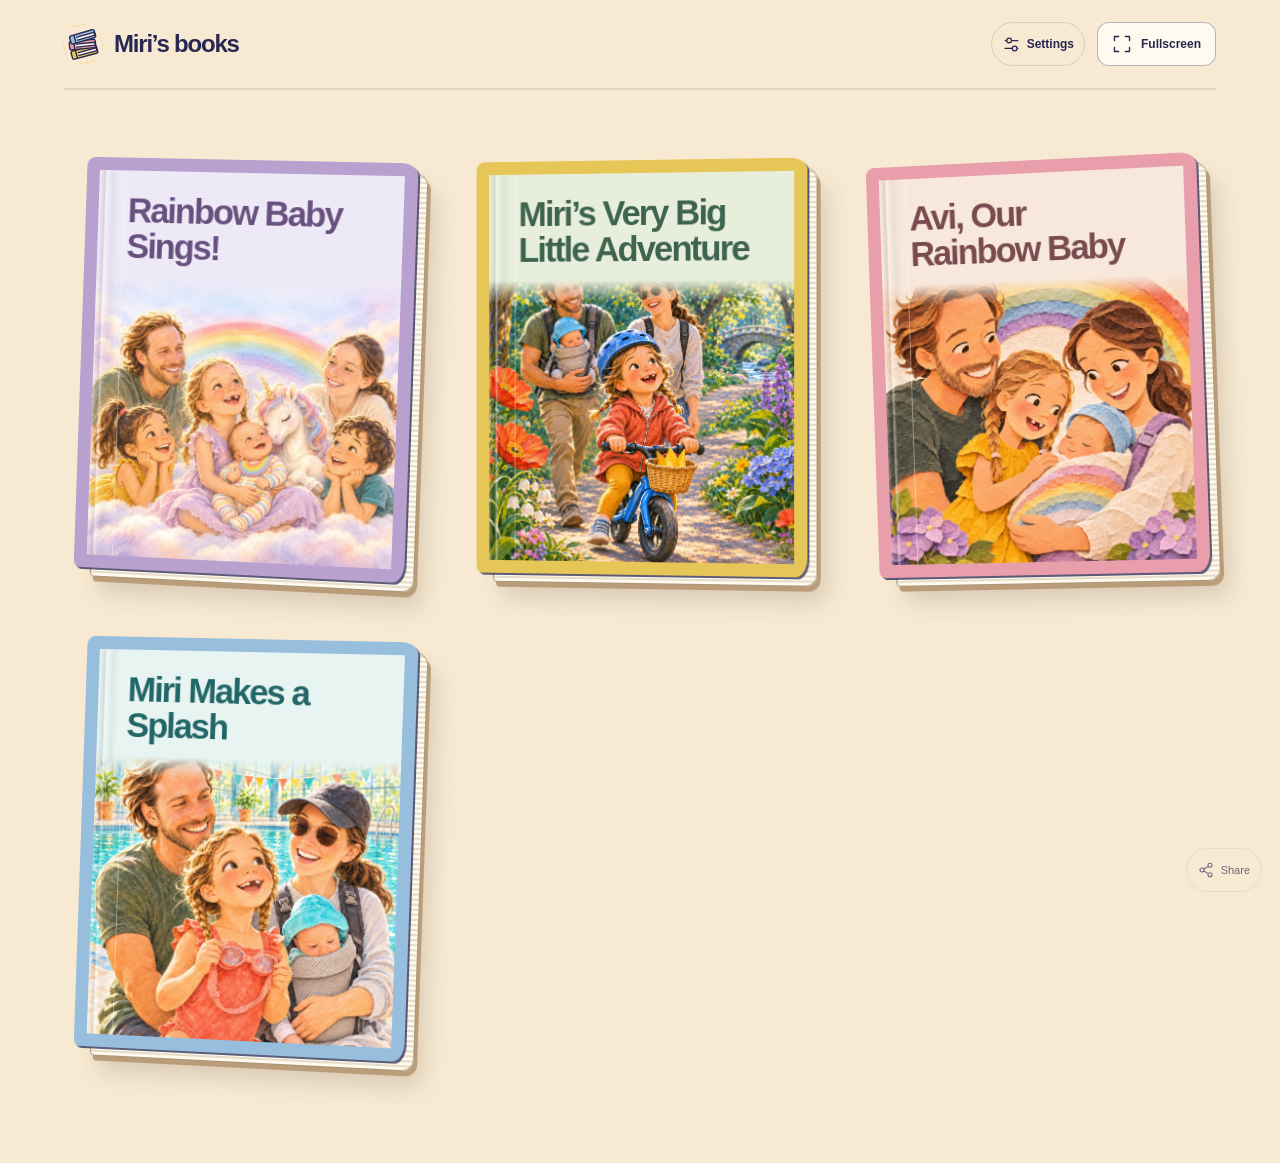
==== index.html @ 60b9686b "Place phone sharing in shelf and reader footers" ====
<!doctype html><html lang="en"><head><meta charset="utf-8"><meta name="viewport" content="width=device-width,initial-scale=1,viewport-fit=cover"><meta name="theme-color" content="#f8ead2"><meta name="description" content="Miri’s little bookshelf. Illustrated stories to read together."><title>Miri’s books · Paper Parade</title><link rel="icon" href="shared/favicon.svg?v=stack1"><link rel="stylesheet" href="shared/library.css?v=footer10"><link rel="apple-touch-icon" href="shared/apple-touch-icon.png?v=stack1"><link rel="icon" type="image/png" sizes="192x192" href="shared/icon-192.png?v=stack1"></head><body><a class="skip-link" href="#shelf">Skip to books</a><div id="app"></div><noscript>Please enable JavaScript to read the books.</noscript><script src="shared/books.js?v=ordered2"></script><script src="shared/shelf-order.js?v=share6"></script><script src="shared/library.js?v=footer10"></script></body></html>
---- shared/library.css ----
@font-face{font-family:StorySerif;src:local('Iowan Old Style'),local('Palatino')}
:root{--bg:#f6f0e3;--ink:#294d46;--accent:#c15c42;--muted:color-mix(in srgb,var(--ink) 67%,var(--bg));--line:color-mix(in srgb,var(--ink) 18%,transparent);--body:ui-rounded,'Avenir Next',Avenir,'Trebuchet MS',sans-serif;--display:StorySerif,'Iowan Old Style',Palatino,'Book Antiqua',Georgia,serif}
*{box-sizing:border-box} [hidden]{display:none!important}html{background:var(--bg);color:var(--ink);scroll-behavior:smooth}body{margin:0;font-family:var(--body);-webkit-font-smoothing:antialiased}/* Page taps bubble to the document too: suppress browser tap flashes on that surface. */
html,body,.reader,.reader-stage,button,a{-webkit-tap-highlight-color:transparent}button{font:inherit;color:inherit;border:0;cursor:pointer}a{color:inherit;text-decoration:none}button:focus-visible,a:focus-visible{outline:3px solid var(--accent);outline-offset:5px}button:disabled{cursor:default;opacity:.28}svg{width:22px;height:22px;flex-shrink:0}button svg,a svg{pointer-events:none}img{display:block;max-width:100%}button{touch-action:manipulation}button,a{min-height:44px}p,h1,h2{margin:0}button{background:none}h1,h2{font-family:var(--display);font-weight:500}.font-round{--display:ui-rounded,'Arial Rounded MT Bold','Trebuchet MS',sans-serif}.font-round h1,.font-round h2{font-weight:800;letter-spacing:-.045em}.font-sans{--display:'Avenir Next',Avenir,'Trebuchet MS',sans-serif}.font-sans h1,.font-sans h2{font-weight:600;letter-spacing:-.05em}
.sr-only{position:absolute;width:1px;height:1px;overflow:hidden;clip:rect(0,0,0,0);white-space:nowrap}.skip-link{position:fixed;top:0;left:12px;transform:translateY(-120%);z-index:100;padding:12px;background:var(--bg)}.skip-link:focus{transform:none}
#library{max-width:1440px;margin:auto;padding:0 6vw;min-height:100svh;position:relative}.site-header{height:108px;display:flex;align-items:center;justify-content:space-between;gap:20px;border-bottom:1px solid var(--line)}.brand{display:flex;align-items:center;gap:12px;font-size:19px;font-weight:650;letter-spacing:-.03em;min-width:0}.brand-mark{display:grid;place-items:center;width:38px;height:38px;color:var(--accent)}.brand-mark svg{width:33px;height:33px}.concept-link{font-size:12px;display:flex;align-items:center;gap:9px;color:var(--muted)}.concept-link svg{width:17px;height:17px}.intro{position:relative;padding:64px 0 48px}.eyebrow{font-family:var(--body);font-size:10px;font-weight:700;letter-spacing:.2em;line-height:1.5}.intro .eyebrow{color:var(--accent);margin-bottom:18px}.intro h1{font-size:clamp(40px,4.5vw,66px);line-height:1.07;letter-spacing:-.04em;max-width:830px}.intro-sub{font-size:15px;color:var(--muted);margin-top:20px;line-height:1.6}.intro-decoration{position:absolute;right:7%;top:26%;transform:rotate(12deg);color:var(--accent);opacity:.75}.intro-decoration svg{width:110px;height:110px;stroke-width:.75}
.library-toolbar{display:flex;align-items:center;justify-content:space-between;gap:20px;margin-bottom:32px}.shelf-note{font-size:10px;letter-spacing:.04em;color:var(--muted)}
.books-grid{display:grid;grid-template-columns:repeat(3,minmax(0,1fr));gap:clamp(22px,4vw,60px)}.book-card{min-width:0;position:relative}.cover-wrap{position:relative;padding:0 4px}.cover-button{padding:0;display:block;width:100%;aspect-ratio:4/4.8;position:relative;border-radius:3px 10px 10px 3px;overflow:hidden;background:var(--book-bg);box-shadow:3px 6px 0 color-mix(in srgb,var(--book-bg) 75%,#6b5c4b),7px 13px 28px #382a141c;transition:transform .35s,box-shadow .35s;isolation:isolate;text-align:left}.cover-button:hover{transform:translateY(-8px) rotate(-1deg);box-shadow:3px 6px 0 #d4c7ae,7px 23px 35px #382a1426}.cover-button img{width:100%;height:78%;object-fit:cover;position:absolute;bottom:0}.cover-label{position:absolute;inset:0 0 auto;background:var(--book-bg);color:var(--book-ink);padding:20px 24px 18px;min-height:28%;background:linear-gradient(var(--book-bg) 83%,transparent);z-index:2}.cover-label>span{font-size:7px;letter-spacing:.22em;font-weight:700;display:block;margin-bottom:7px}.cover-label strong{font-family:StorySerif,'Iowan Old Style',Georgia,serif;font-weight:500;letter-spacing:-.035em;font-size:clamp(21px,2.6vw,35px);line-height:1.03;display:block;max-width:94%}.cover-spine{position:absolute;inset:0 auto 0 0;width:12px;background:linear-gradient(90deg,#fff3,transparent 30%,#0001 60%,transparent);z-index:3}.book-info{padding:24px 5px 0}.book-category{font-size:9px;text-transform:uppercase;letter-spacing:.13em;font-weight:650;color:var(--muted);margin-bottom:9px}.book-info h2{font-size:25px;line-height:1.15;letter-spacing:-.025em;max-width:350px}.book-info h2 button{text-align:left;padding:0;min-height:0;font:inherit}.book-short{color:var(--muted);font-size:13px;line-height:1.5;margin-top:9px}.read-link{font-size:12px;font-weight:650;display:flex;align-items:center;gap:14px;color:var(--accent);padding:0;margin-top:9px}.read-link svg{width:16px;height:16px}.story-number{display:none}.library-footer{display:flex;justify-content:space-between;align-items:center;gap:15px;margin-top:70px;padding:24px 0 30px;border-top:1px solid var(--line);font-size:10px;color:var(--muted)}.library-footer>span:first-child{display:flex;gap:7px;align-items:center}.library-footer svg{width:12px;height:12px}.primary,.secondary{min-height:48px;display:inline-flex;justify-content:center;align-items:center;gap:12px;padding:12px 23px;border-radius:30px;font-family:var(--body);font-size:13px;line-height:1.3;max-width:100%}.primary{background:var(--ink);color:var(--bg)}.primary svg,.secondary svg{width:17px;height:17px}.secondary{border:1px solid var(--line);background:transparent;color:var(--ink)}.empty-state{min-height:380px;display:flex;flex-direction:column;align-items:center;justify-content:center;text-align:center;gap:20px}.empty-state>svg{width:44px;height:44px;color:var(--accent)}.empty-state h2{font-size:34px}.empty-state p{font-size:14px;color:var(--muted)}
/* 01 — a sunlit library */

/* 02 — a bedtime sky */

/* 03 — joyful handmade paper */
.theme-parade #library{padding:0 5vw}.theme-parade .site-header{border-bottom:2px solid var(--ink)}.theme-parade .brand-mark{background:#f2c647;border-radius:30%;color:var(--ink);transform:rotate(-10deg);width:43px;height:43px}.theme-parade .intro{padding:43px 0 38px}.theme-parade .intro h1{font-size:clamp(60px,7.5vw,108px);line-height:.92;letter-spacing:-.07em}.theme-parade .intro-decoration{right:12%;top:18%;color:#df4d59;transform:rotate(15deg)}.theme-parade .intro-decoration svg{width:170px;height:170px;stroke-width:1.4;fill:#edb0c0}.theme-parade .intro-sub{font-size:17px}.theme-parade .cover-wrap{background:#a1c7e4;padding:16px 18px;border-radius:8px;transform:rotate(calc((var(--card-i) - 1)*-2deg));box-shadow:5px 6px 0 var(--ink)}.theme-parade .book-card:nth-child(2) .cover-wrap{background:#ee9ea8}.theme-parade .book-card:nth-child(3) .cover-wrap{background:#efd066}.theme-parade .cover-button{box-shadow:none;border:2px solid var(--ink)}.theme-parade .cover-label strong{font-family:var(--body);font-weight:800;font-size:clamp(22px,2.5vw,34px)}.theme-parade .book-info{padding-top:30px}.theme-parade .book-info h2{font-size:24px}.theme-parade .book-category{display:none}
/* 04 — a bright family room */

/* 05 — walnut and treasured books */

/* 06 — a cinematic feature and poster rail */
.feature{position:relative;min-height:390px;border-radius:14px;overflow:hidden;background:var(--book-bg);color:var(--book-ink)}.feature-art{width:58%;height:100%;object-fit:cover;position:absolute;right:0;top:0}.feature:after{content:'';position:absolute;inset:0;background:linear-gradient(90deg,var(--book-bg) 30%,transparent 70%);pointer-events:none}.feature-copy{position:relative;z-index:1;max-width:55%;padding:64px 50px}.feature-copy h2{font-size:clamp(35px,4.5vw,65px);line-height:1;letter-spacing:-.05em;margin-top:20px}.feature-copy>p{font-size:14px;margin:18px 0 22px}.feature-copy .primary{background:var(--book-ink);color:var(--book-bg)}.section-label{display:flex;justify-content:space-between;font-size:9px;letter-spacing:.16em;padding:30px 0 20px}
/* 07 — the family story journal */

/* 08 — an atlas of little adventures */
.trail-label{font-size:9px;letter-spacing:.15em;display:flex;gap:20px;padding:0 0 25px;border-top:1px solid var(--line);padding-top:20px}.trail-label span{color:var(--muted);letter-spacing:0}
/* 09 — a single story on a cloud */
.carousel-nav{display:flex;justify-content:center;align-items:center;gap:22px;margin-top:20px;font-size:11px}.carousel-nav button{width:44px;border:1px solid #597e8f33;border-radius:50%;display:grid;place-items:center}.cloud-thumbnails{display:flex;justify-content:center;gap:15px;margin-top:15px}.cloud-thumbnails>button{display:flex;align-items:center;gap:10px;border:1px solid transparent;border-radius:18px;padding:7px 12px;text-align:left;max-width:240px;opacity:.6}.cloud-thumbnails>button.selected{background:#ffffffaa;border-color:#fff;opacity:1}.cloud-thumbnails img{width:42px;height:48px;object-fit:cover;border-radius:8px}.cloud-thumbnails span{font-size:11px;max-width:130px;line-height:1.4}
/* 10 — a pocket library */

/* One story page at a time, across every viewport. */
body.reading{overflow:hidden}.reader{position:fixed;inset:0;z-index:20;display:flex;flex-direction:column;background:#e9e3d6;color:#394a40;height:100dvh;--reader-paper:#fcf9f0;--reader-ink:#35493e;--reader-muted:#72796c;--reader-line:#35493e20;--ink:var(--reader-ink);--bg:var(--reader-paper);--line:var(--reader-line)}.reader-header{height:78px;min-height:78px;display:flex;align-items:center;justify-content:space-between;gap:20px;padding:0 max(25px,4vw);color:var(--reader-ink)}.reader-header button{display:flex;align-items:center;justify-content:center;gap:8px}.back-library{font-size:12px;padding:0;white-space:nowrap}.reader-title{font-size:11px;text-align:center;line-height:1.3;max-width:45%}.reader-stage{width:min(1130px,calc(100% - 100px));flex:1;min-height:0;margin:8px auto;perspective:1800px;touch-action:pan-y;position:relative}.story-page{height:100%;width:100%;display:grid;grid-template-columns:1fr 1fr;border-radius:7px;background:var(--reader-paper);box-shadow:0 12px 50px #352f2815,0 2px 4px #352f2810;overflow:hidden;transform-origin:left center}.page-picture{display:flex;align-items:center;justify-content:center;min-width:0;min-height:0;background:var(--book-bg);position:relative;overflow:hidden}.page-picture img{width:100%;height:100%;object-fit:contain}.page-copy{display:flex;flex-direction:column;align-items:flex-start;justify-content:center;padding:clamp(22px,4.2vw,65px);position:relative;box-shadow:inset 14px 0 25px -24px #493e2a80;min-width:0;min-height:0}.page-chapter{font-size:9px;text-transform:uppercase;letter-spacing:.13em;color:var(--reader-muted);margin-bottom:30px;font-family:var(--body)}.story-text{font-family:StorySerif,'Iowan Old Style',Palatino,Georgia,serif;font-size:clamp(24px,2.65vw,38px);line-height:1.48;color:var(--reader-ink);text-wrap:pretty}.printed-page{position:absolute;bottom:25px;left:0;right:0;text-align:center;font-family:var(--body);font-size:10px;color:var(--reader-muted)}.title-page h1{font-size:clamp(34px,4.6vw,62px);line-height:1.06;letter-spacing:-.04em;margin:23px 0 20px;color:var(--book-ink)}.title-page .eyebrow{font-size:8px;letter-spacing:.18em;color:var(--book-ink)}.cover-subtitle{font-family:var(--body);font-size:14px;line-height:1.5;color:var(--reader-muted)}.title-rule{width:45px;height:1px;background:var(--reader-line);margin:25px 0}.read-together{font-family:var(--body);font-size:11px;color:var(--reader-muted);margin-bottom:23px}.title-page .primary{background:var(--book-ink);color:var(--book-bg)}.reader-footer{padding:16px 20px max(15px,env(safe-area-inset-bottom));flex-shrink:0;color:var(--reader-ink)}.reader-controls{display:flex;align-items:center;justify-content:center;gap:30px}.page-prev,.page-next{width:49px;height:49px;border:1px solid var(--reader-line);border-radius:50%;display:grid;place-items:center}.page-next{background:var(--reader-ink);color:var(--reader-paper)}.reading-position{display:flex;flex-direction:column;align-items:center;gap:6px;width:225px}.page-counter{font-family:var(--body);font-size:11px;letter-spacing:.08em}.page-dots{display:flex;align-items:center;gap:1px}.page-dots button{min-height:25px;min-width:25px;padding:0;position:relative;border-radius:50%}.page-dots button:after{content:'';position:absolute;left:9px;top:10px;width:6px;height:6px;border-radius:50%;background:var(--reader-ink);opacity:.18}.page-dots button.current:after{opacity:1;transform:scale(1.2)}.gesture-hint{text-align:center;font-size:9px;margin-top:9px;color:var(--reader-muted)}.reader-night{background:#0d1528;--reader-paper:#19263b;--reader-ink:#f0e4d0;--reader-muted:#b7b6af;--reader-line:#f0e4d033}.reader-night .page-picture img{filter:brightness(.82) saturate(.85)}.reader-night .title-page h1,.reader-night .title-page .eyebrow{color:#f0e4d0}.reader-pastel{background:#e1e9e2;--reader-paper:#fffcf5}.reader-pastel .story-page{border-radius:25px}.reader-wood{background:radial-gradient(ellipse at center,#826243,#2a2119);--reader-paper:#f5ead2}.reader-wood .story-page{box-shadow:0 20px 60px #09070380,0 3px #d4c09a,0 6px #a48d66}.reader-cinema{background:#0c1616;--reader-paper:#142323;--reader-ink:#f4ebdb;--reader-muted:#b5b9ac;--reader-line:#f4ebdb22}.reader-cinema .story-page{box-shadow:none}.reader-cinema .title-page h1,.reader-cinema .title-page .eyebrow{color:#f4ebdb}.reader-editorial{background:#f8f5ee;--reader-paper:#f8f5ee}.reader-editorial .story-page{box-shadow:none;border-radius:0}.reader-field{background:#dce2cd;--reader-paper:#fbf4e5}.reader-field .story-page{border:1px solid #58684b44;box-shadow:4px 4px 0 #b9c2a3}.reader-cloud{background:#e2f0f5;--reader-paper:#fff;--reader-ink:#355369}.reader-cloud .story-page{border-radius:30px}.reader-minimal{background:#f5eef0;--reader-paper:#fff;--reader-ink:#493c4d}.reader-minimal .story-page{box-shadow:none;border-radius:15px}.end-page{background:var(--reader-paper);border-radius:12px;height:100%;display:flex;flex-direction:column;align-items:center;justify-content:center;text-align:center;padding:25px;overflow:hidden}.end-art{position:relative;width:135px;height:135px;margin-bottom:28px}.end-art>img{border-radius:50%;width:100%;height:100%;object-fit:cover}.end-sparkles{position:absolute;inset:-25px}.end-sparkles>span{position:absolute;left:50%;top:50%;color:var(--book-ink);animation:end-burst 1.5s cubic-bezier(.2,.8,.2,1) both;animation-delay:calc(var(--i)*.035s);--angle:calc(var(--i)*40deg)}.end-sparkles svg{width:17px;height:17px}.end-page .eyebrow{font-size:8px;color:var(--reader-muted)}.end-page h1{font-size:clamp(29px,4vw,50px);max-width:650px;line-height:1.1;letter-spacing:-.04em;margin:18px 0}.end-page>p:not(.eyebrow){font-size:14px;line-height:1.5;color:var(--reader-muted)}.end-actions{display:flex;gap:12px;justify-content:center;flex-wrap:wrap;margin-top:26px}@keyframes end-burst{from{opacity:0;transform:rotate(var(--angle)) translateY(-25px) rotate(calc(-1*var(--angle))) scale(.1)}30%{opacity:1}to{opacity:0;transform:rotate(var(--angle)) translateY(-115px) rotate(calc(-1*var(--angle))) scale(1.3)}}
@media(min-width:1500px){#library{padding:0 75px}}
@media(max-width:1100px){.shelf-note{display:none}.intro-decoration{right:5%}.theme-parade .intro-decoration svg{width:135px;height:135px}.books-grid{gap:28px}.reader-stage{width:calc(100% - 60px)}.page-copy{padding:35px}.page-chapter{margin-bottom:20px}.story-text{font-size:clamp(24px,3vw,34px)}}
@media(max-width:760px){#library{padding:0 6vw}.site-header{height:80px}.brand{font-size:17px;gap:7px}.brand-mark svg{width:28px;height:28px}.concept-link span{display:none}.concept-link{width:44px;justify-content:center}.intro{padding:40px 0 35px}.intro h1{font-size:43px}.intro-sub{font-size:13px;max-width:75%}.intro-decoration svg{width:65px;height:65px}.intro-decoration{right:0;top:38%}.library-toolbar{margin-bottom:24px}.books-grid{gap:25px}.cover-label{padding:13px 15px 20px}.cover-label strong{font-size:25px}.cover-label>span{font-size:6px}.book-info{padding:18px 3px 0}.book-info h2{font-size:22px}.book-category{font-size:8px}.book-short{font-size:12px}.library-footer{margin-top:40px;align-items:flex-start}.library-footer>span:last-child{max-width:130px;text-align:right;line-height:1.7}.theme-parade .intro h1{font-size:72px}.theme-parade .intro-decoration{right:5%;top:25%}.theme-parade .intro-decoration svg{width:95px;height:95px}.theme-parade .cover-wrap{padding:10px}.theme-parade .cover-label strong{font-size:24px}.feature-copy{padding:40px 30px}.feature-copy h2{font-size:42px}.cloud-thumbnails span{display:none}.cloud-thumbnails>button{padding:5px;border-radius:13px}.cloud-thumbnails img{width:50px;height:55px}.reader-header{height:64px;min-height:64px;padding:0 20px;gap:10px}.reader-title{font-size:10px;max-width:40%}.back-library span{font-size:11px}.reader-stage{width:calc(100% - 36px);margin:2px auto}.reader-footer{padding-top:12px;padding-bottom:max(10px,env(safe-area-inset-bottom))}.reader-controls{gap:18px}.reading-position{width:205px}.page-prev,.page-next{width:45px;height:45px}}
@media(max-width:600px){.books-grid{grid-template-columns:1fr;max-width:360px;margin:auto;gap:40px}.cover-label strong{font-size:32px}.cover-label{padding:20px 24px 30px}.book-info h2{font-size:26px}.book-category{font-size:9px}.cover-button{aspect-ratio:4/4.65}.theme-parade .books-grid{max-width:330px;gap:36px}.theme-parade .cover-label strong{font-size:30px}.theme-parade .intro h1{font-size:66px}.theme-parade .intro-decoration{right:-2%;top:32%}.theme-parade .intro-decoration svg{width:65px;height:65px}.theme-parade .intro-sub{max-width:77%;font-size:14px}.trail-label{font-size:8px;gap:12px}.reader-title{display:none}.reader-stage{width:calc(100% - 24px)}.reader-header{height:56px;min-height:56px;padding:0 14px}.page-dots button{min-width:23px}.reading-position{width:190px}.reader-controls{gap:15px}.gesture-hint{font-size:8px;margin-top:5px}.page-prev,.page-next{width:44px;height:44px}.reader-footer{padding-top:10px}.end-page{padding:20px}.end-art{width:105px;height:105px;margin-bottom:24px}.end-page h1{font-size:33px}.end-page>p:not(.eyebrow){font-size:12px}.end-actions{margin-top:24px;gap:10px}.end-actions .primary,.end-actions .secondary{font-size:11px;min-height:44px;padding:10px 17px}}
@media(orientation:portrait){.story-page{grid-template-columns:1fr;grid-template-rows:minmax(0,1fr) auto}.page-picture img{object-fit:contain}.page-copy{box-shadow:inset 0 12px 22px -24px #493e2a80;padding:28px 35px 42px}.page-chapter{font-size:8px;margin-bottom:13px}.story-text{font-size:clamp(24px,3.4vw,32px);line-height:1.42}.printed-page{bottom:14px;font-size:9px}.title-page .page-copy{padding:28px 35px;align-items:center;text-align:center}.title-page h1{font-size:clamp(34px,5.5vw,48px);max-width:520px;margin:12px 0}.title-page .cover-subtitle{font-size:13px}.title-rule{margin:17px 0;width:30px}.read-together{display:none}.title-page .primary{margin-top:0;min-height:44px}.reader-stage{max-width:730px}}
@media(max-width:600px) and (orientation:portrait){.page-copy{padding:20px 24px 32px}.page-chapter{font-size:7px;margin-bottom:10px}.story-text{font-size:clamp(20px,5.25vw,25px);line-height:1.42}.printed-page{bottom:10px}.title-page .page-copy{padding:20px 24px}.title-page h1{font-size:32px;margin:10px 0}.title-page .cover-subtitle{font-size:12px}.title-rule{margin:13px 0}.title-page .primary{font-size:12px}.reader-cloud .story-page,.reader-pastel .story-page{border-radius:18px}}
@media(max-height:620px) and (orientation:landscape){.reader-header{height:48px;min-height:48px;padding:0 18px}.reader-stage{width:calc(100% - 60px);margin:0 auto}.reader-footer{padding:5px 15px max(5px,env(safe-area-inset-bottom))}.reader-controls{gap:25px}.gesture-hint{display:none}.reading-position{flex-direction:row;width:auto;gap:15px}.page-dots{gap:0}.page-prev,.page-next{height:44px;width:44px}.page-copy{padding:20px 25px}.page-chapter{font-size:7px;margin-bottom:10px}.story-text{font-size:clamp(18px,2.7vw,25px);line-height:1.4}.printed-page{bottom:8px;font-size:8px}.title-page h1{font-size:clamp(25px,4vw,39px);margin:10px 0}.title-page .eyebrow{font-size:6px}.cover-subtitle{font-size:11px}.title-rule{margin:12px 0}.read-together{display:none}.title-page .primary{min-height:44px;font-size:11px}.end-page{padding:12px}.end-art{width:65px;height:65px;margin-bottom:8px}.end-page h1{font-size:28px;margin:8px 0}.end-page>p:not(.eyebrow){font-size:11px}.end-actions{margin-top:12px}.end-actions button{min-height:44px;font-size:11px;padding:8px 18px}}
@media(max-height:390px) and (orientation:landscape){.page-chapter{display:none}.story-text{font-size:18px;line-height:1.32}.page-copy{padding:14px 22px}.title-rule{display:none}.title-page .cover-subtitle{display:none}.title-page .primary{margin-top:8px}.end-art{display:none}.reader-header{height:44px;min-height:44px}.reader-footer{padding:0 15px}.end-page h1{font-size:25px}.end-actions{margin-top:9px}.printed-page{bottom:5px}}
.reader:focus{outline:none}.end-page{overflow-y:auto}.end-art{flex-shrink:0}
@media(max-height:740px) and (orientation:portrait){.end-art{width:65px;height:65px;margin-bottom:12px}.end-page h1{font-size:27px;margin:12px 0}.end-actions{gap:8px;margin-top:15px}.end-actions button{padding:8px 14px;font-size:10px}.end-page{padding:15px}}
@media(prefers-reduced-motion:reduce){*,*:before,*:after{animation-duration:.001ms!important;animation-delay:0ms!important;transition:none!important;scroll-behavior:auto!important}.cover-button:hover{transform:none}.end-sparkles{display:none}}
/* Paper Parade, selected: a compact shelf and dimensional bindings. */
:root{--round:ui-rounded,'Arial Rounded MT Bold','Trebuchet MS',sans-serif}
.theme-parade #library{max-width:1700px;padding:0 5vw 45px}.theme-parade .site-header{height:90px;border-bottom:2px solid #28275120}.brand h1{font-family:var(--round);font-weight:800;font-size:24px;letter-spacing:-.05em}.theme-parade .brand-mark{width:38px;height:38px}.theme-parade .brand-mark svg{width:26px;height:26px}.theme-parade .books-grid{gap:clamp(32px,5vw,85px);padding:clamp(45px,5.5vw,75px) 14px 30px}
.theme-parade .cover-wrap{padding:0;background:transparent!important;box-shadow:none;border-radius:0;transform:perspective(1200px) rotateY(-5deg) rotate(calc((var(--card-i) - 1)*-2deg));isolation:isolate;transition:transform .25s}.theme-parade .cover-wrap:hover{transform:perspective(1200px) rotateY(-8deg) rotate(0deg) translateY(-8px)}.book-pages{position:absolute;inset:10px -10px -9px 17px;border:1px solid #a8977b;border-radius:5px 12px 12px 4px;background:repeating-linear-gradient(to bottom,#fffbef 0 2px,#cbbfa8 3px,#fff7e8 4px 5px);box-shadow:3px 5px 0 #ba9d78,9px 16px 22px #3c2e2529;transform:translateZ(-9px)}
.theme-parade .cover-button{width:100%;aspect-ratio:4/5;border:13px solid var(--frame);border-radius:8px 17px 12px 6px/9px 12px 19px 7px;box-shadow:inset 0 0 0 1px #fff6,inset 6px 0 9px #00000014,2px 2px 0 #282751c0}.theme-parade .cover-button:hover{transform:none}.theme-parade .cover-label{padding:23px 24px 35px 30px;min-height:29%}.theme-parade .cover-label strong{font-family:var(--round);font-weight:800;font-size:clamp(25px,2.7vw,42px);letter-spacing:-.055em}.theme-parade .cover-spine,.reader-cover .cover-spine{width:27px;background:linear-gradient(90deg,#fff4 0,#0000000c 12%,#00000019 22%,#fff6 28%,transparent 38%,#0000000b 55%,transparent 80%);border-right:1px solid #ffffff30}
/* One large cover, then full-window story pages. */
.reader{background:#eee4d3;--reader-paper:#fffaf0;--reader-ink:#282751}.reader-header{height:58px;min-height:58px;padding:0 25px}.reader-stage{width:calc(100% - 48px);max-width:1900px;margin:0 auto;cursor:pointer}.reader-footer{min-height:65px;padding:9px 20px max(10px,env(safe-area-inset-bottom))}.reader-title{opacity:.6}.reader-controls{gap:20px}.reading-position{flex-direction:row;gap:18px;width:auto}.page-counter{min-width:65px;text-align:center;font-size:11px}.page-dots{gap:2px}.page-dots button{width:31px;min-height:32px;font-size:10px;color:#8a8174}.page-dots button:after{display:none}.page-dots .current{background:#28275114;color:var(--ink);font-weight:700}.page-prev,.page-next{width:44px;height:44px}.cover-spread{height:100%;width:100%;display:flex;align-items:center;justify-content:center}.reader-cover{position:relative;overflow:hidden;height:100%;width:min(100%,calc((100dvh - 130px)*.8));background:var(--book-bg);border:17px solid var(--frame);border-radius:8px 17px 12px 6px/9px 12px 19px 7px;box-shadow:inset 0 0 0 1px #fff6,3px 3px 0 #282751bb,7px 7px 0 #e3d2b2,10px 10px 0 #bca888,14px 20px 30px #3c2e2525}.reader-cover>img{position:absolute;bottom:0;width:100%;height:78%;object-fit:cover}.reader-cover .cover-label{padding:26px 35px 42px 38px;min-height:29%;background:linear-gradient(var(--book-bg) 80%,transparent)}.reader-cover .cover-label strong{font-family:var(--round);font-weight:800;font-size:clamp(32px,4.4vw,66px);letter-spacing:-.055em}.reader-cover .cover-spine{width:32px}.story-page{grid-template-columns:1.1fr 1fr}.page-copy{padding:clamp(28px,4vw,85px)}.story-text{font-size:clamp(26px,2.8vw,45px);line-height:1.45}.printed-page{font-size:11px;bottom:21px}
/* The back jacket: description, date, and a small catalog. */
.back-cover{position:relative;width:min(680px,100%);height:100%;border:15px solid var(--frame);border-radius:12px 7px 7px 14px;background:var(--book-bg);padding:clamp(20px,3.8vw,55px);display:flex;flex-direction:column;gap:22px;box-shadow:3px 4px 0 #282751bb,6px 7px 0 #d0bb98,10px 16px 35px #3c2e2525;cursor:default}.back-scroll{min-height:0;flex:1;overflow-y:auto;scrollbar-width:thin}.back-mark{color:var(--book-ink);display:inline-block;transform:rotate(9deg)}.back-mark svg{width:33px;height:33px}.back-about h2{font-family:var(--round);font-weight:800;color:var(--book-ink);font-size:clamp(26px,3vw,43px);line-height:1.05;letter-spacing:-.055em;margin-top:20px;max-width:480px}.back-description{font-family:'Iowan Old Style',Palatino,Georgia,serif;color:var(--book-ink);font-size:clamp(16px,1.5vw,21px);line-height:1.6;margin-top:22px;max-width:480px}.created-date{font-size:10px;color:var(--book-ink);opacity:.7;margin-top:24px}.more-books{margin-top:32px;padding-top:20px;border-top:1px solid color-mix(in srgb,var(--book-ink) 20%,transparent)}.more-books h3{font-family:var(--body);font-weight:500;font-size:11px;color:var(--book-ink);margin:0 0 15px}.related-books{display:grid;grid-template-columns:1fr 1fr;gap:20px}.related-book{display:flex;align-items:center;gap:12px;text-align:left;color:var(--book-ink);padding:0}.related-book img{width:66px;height:77px;object-fit:cover;border:4px solid #fff7;border-radius:4px;box-shadow:2px 3px 0 #0002}.related-book span{font-size:12px;line-height:1.35;max-width:140px}.back-actions{display:flex;gap:12px;justify-content:space-between;flex-shrink:0;padding-top:10px}.back-actions button{flex:1}.back-binding{position:absolute;top:0;bottom:0;right:0;width:13px;box-shadow:inset 4px 0 8px #0000000c;border-left:1px solid #fff5;pointer-events:none}
@media(max-width:1050px){.theme-parade .books-grid{gap:35px;padding:48px 5px 25px}.theme-parade .cover-button{border-width:10px}.theme-parade .cover-label{padding:17px 14px 30px 21px}.theme-parade .cover-label strong{font-size:27px}.page-copy{padding:32px 38px}.story-text{font-size:clamp(25px,3.1vw,34px)}}
@media(max-width:760px){.theme-parade .site-header{height:80px}.brand h1{font-size:22px}.theme-parade .books-grid{grid-template-columns:repeat(2,minmax(0,1fr));gap:45px 35px}.theme-parade .cover-label strong{font-size:29px}.reader-header{height:52px;min-height:52px;padding:0 16px}.reader-stage{width:calc(100% - 28px)}.reader-cover{width:min(100%,calc((100dvh - 120px)*.8));border-width:13px}.reader-cover .cover-label{padding:25px 25px 40px 30px}.reader-cover .cover-label strong{font-size:clamp(32px,5.5vw,50px)}.reader-footer{min-height:62px;padding:8px 15px max(10px,env(safe-area-inset-bottom))}.reader-controls{gap:16px}.page-dots{display:none}.back-cover{padding:25px;border-width:12px;gap:18px}.back-about h2{font-size:31px;margin-top:15px}.back-description{font-size:18px;margin-top:18px}.more-books{margin-top:23px;padding-top:18px}}
@media(max-width:520px){.theme-parade .site-header{height:78px;gap:7px}.brand h1{font-size:20px}.theme-parade .brand-mark{width:28px;height:28px}.theme-parade .brand-mark svg{width:21px;height:21px}.brand{gap:7px}.theme-parade .books-grid{grid-template-columns:1fr;max-width:335px;margin:auto;gap:45px;padding:35px 13px 25px 6px}.theme-parade .cover-button{border-width:12px}.theme-parade .cover-label{padding:22px 24px 35px 28px}.theme-parade .cover-label strong{font-size:32px}.reader-header{height:50px;min-height:50px;padding:0 13px}.reader-stage{width:calc(100% - 22px)}.reader-cover{width:min(100%,calc((100dvh - 118px)*.8));border-width:12px}.reader-cover .cover-label{padding:20px 20px 32px 26px}.reader-cover .cover-label strong{font-size:34px}.back-cover{padding:20px;border-width:11px;gap:12px}.back-mark svg{width:25px;height:25px}.back-about h2{font-size:29px}.back-description{font-size:17px;line-height:1.5;margin-top:16px}.created-date{font-size:9px;margin-top:18px}.related-books{gap:14px}.related-book{flex-direction:column;align-items:flex-start;gap:8px}.related-book img{width:70px;height:74px}.related-book span{font-size:11px}.back-actions{gap:8px}.back-actions button{padding:9px 12px;font-size:10px;gap:7px}.back-actions svg{width:15px;height:15px}}
@media(max-width:360px){.brand h1{font-size:18px}.reader-cover .cover-label strong{font-size:30px}}
@media(orientation:portrait){.story-page{grid-template-columns:1fr;grid-template-rows:minmax(0,1fr) auto}.page-copy{padding:29px 40px 45px}.story-text{font-size:clamp(25px,3.6vw,36px);line-height:1.42}.printed-page{bottom:15px}}
@media(max-width:600px) and (orientation:portrait){.page-copy{padding:23px 26px 35px}.story-text{font-size:clamp(21px,5.4vw,28px);line-height:1.42}.printed-page{bottom:11px;font-size:10px}}
@media(max-height:740px) and (orientation:portrait){.back-about h2{font-size:26px;margin-top:10px}.back-description{font-size:15px;margin-top:12px}.more-books{margin-top:18px;padding-top:14px}.related-book img{width:48px;height:55px}.related-book{flex-direction:row;gap:8px}.related-book span{font-size:10px}}
@media(max-height:620px) and (orientation:landscape){.reader-header{height:44px;min-height:44px}.reader-footer{min-height:54px;padding:5px 15px max(5px,env(safe-area-inset-bottom))}.reader-cover{width:min(100%,calc((100dvh - 110px)*.8));border-width:10px}.reader-cover .cover-label{padding:15px 16px 25px 21px}.reader-cover .cover-label strong{font-size:clamp(23px,4.4vh,34px)}.page-copy{padding:22px 32px}.story-text{font-size:clamp(20px,2.65vw,27px);line-height:1.4}.printed-page{bottom:9px;font-size:9px}.page-dots{display:none}.back-cover{width:min(920px,100%);padding:20px 27px;gap:8px;border-width:10px}.back-scroll{display:grid;grid-template-columns:1.2fr 1fr;gap:30px}.back-mark{display:none}.back-about h2{margin-top:0;font-size:25px}.back-description{font-size:15px;margin-top:12px}.created-date{font-size:9px;margin-top:12px}.more-books{border-top:0;padding-top:0;margin-top:0}.more-books h3{font-size:10px;margin-bottom:10px}.related-books{gap:12px}.related-book{flex-direction:column;align-items:flex-start;gap:7px}.related-book img{width:55px;height:60px}.related-book span{font-size:10px}.back-actions{justify-content:center;padding-top:4px}.back-actions button{flex:0 1 180px;font-size:10px}}
@media(max-height:390px) and (orientation:landscape){.page-copy{padding:15px 25px 22px}.story-text{font-size:18px;line-height:1.35}.reader-header{height:40px;min-height:40px}.reader-footer{min-height:48px;padding-top:2px;padding-bottom:2px}.reader-cover{width:min(100%,calc((100dvh - 100px)*.8))}.reader-cover .cover-label{padding:13px 13px 20px 17px}.reader-cover .cover-label strong{font-size:23px}.back-cover{padding:13px 20px}.back-about h2{font-size:21px}.back-description{font-size:13px;margin-top:9px}.related-book img{width:43px;height:48px}}
@media(prefers-reduced-motion:reduce){.theme-parade .cover-wrap{transition:none}.theme-parade .cover-wrap:hover{transform:perspective(1200px) rotateY(-5deg) rotate(calc((var(--card-i) - 1)*-2deg))}}

/* A quiet, dimensional back cover. */
.back-cover.reader-cover{width:min(100%,calc((100dvh - 130px)*.8));padding:clamp(22px,4vh,48px) 25px clamp(20px,3vh,36px) 40px;border:17px solid var(--frame);border-radius:8px 17px 12px 6px/9px 12px 19px 7px;box-shadow:inset 0 0 0 1px #fff6,inset 9px 0 12px #00000010,3px 3px 0 #282751bb,7px 7px 0 #e3d2b2,10px 10px 0 #bca888,14px 20px 30px #3c2e2525;align-items:center;justify-content:center;gap:clamp(18px,4vh,40px);color:var(--book-ink)}
.back-cover .end-title{font-family:var(--round);font-size:clamp(48px,7vw,92px);line-height:1;letter-spacing:-.065em;text-align:center;white-space:nowrap;text-shadow:0 2px 0 #fff8}
.end-picture{margin:0;width:clamp(100px,23vh,220px);max-width:70%;min-height:0;flex-shrink:1;aspect-ratio:1;overflow:hidden;border:6px solid #fff8;border-radius:48% 45% 46% 42%;transform:rotate(-3deg);box-shadow:2px 3px 0 #00000010}.end-picture img{width:100%;height:100%;object-fit:cover}
.back-cover .back-actions{width:100%;display:flex;justify-content:center;gap:16px;padding-top:4px}
.back-cover .end-action{flex:0 1 145px;min-height:70px;display:flex;flex-direction:column;align-items:center;justify-content:center;gap:9px;padding:8px 5px;border-radius:12px;font-size:13px;font-weight:700;color:var(--book-ink)}
.action-picture{width:46px;height:43px;display:grid;place-items:center;border:1.5px solid var(--book-ink);border-radius:13px 10px 14px 9px;box-shadow:2px 3px 0 var(--book-ink);transform:rotate(-5deg);background:#efd066}.action-picture svg{width:29px;height:29px}.shelf-picture{background:#97bedc;transform:rotate(5deg)}.end-action:hover .action-picture{background:#fff7d0}.back-cover .cover-spine{width:34px;box-shadow:inset 5px 0 9px #00000012;pointer-events:none}
@media(max-width:760px){.back-cover.reader-cover{width:min(100%,calc((100dvh - 120px)*.8));border-width:12px;padding:25px 16px 22px 28px;gap:clamp(20px,4vh,36px)}.back-cover .end-title{font-size:clamp(48px,10vw,72px)}}
@media(max-height:620px) and (orientation:portrait){.back-cover.reader-cover{padding:20px 10px 16px 22px;gap:20px}.end-picture{width:110px}.back-cover .end-title{font-size:48px}.back-cover .end-action{font-size:11px;gap:8px}}
@media(max-height:620px) and (orientation:landscape){.back-cover.reader-cover{width:min(620px,100%);border-width:10px;padding:20px 28px 20px 40px;display:grid;grid-template-columns:1fr 1fr;grid-template-rows:1fr auto;gap:12px 25px}.back-cover .end-title{font-size:clamp(44px,9vh,62px);align-self:end}.end-picture{grid-column:2;grid-row:1 / 3;width:min(100%,32vh);max-width:100%;justify-self:center}.back-cover .back-actions{align-self:start;gap:10px}.back-cover .end-action{font-size:11px;gap:7px;min-height:65px}.action-picture{width:38px;height:36px}.action-picture svg{width:25px;height:25px}}

/* A single half-sheet folds across the center, clipped to the book itself. */
.page-turn-layer{position:absolute;z-index:5;pointer-events:none;overflow:hidden;border-radius:7px;isolation:isolate;contain:paint}
.turning-half{position:absolute;top:0;bottom:0;width:50%;transform-style:preserve-3d;will-change:transform}
.turn-forward{left:50%;transform-origin:left center}.turn-backward{left:0;transform-origin:right center}
.turn-face{position:absolute;inset:0;overflow:hidden;backface-visibility:hidden;background:var(--reader-paper)}
.turn-back{transform:rotateY(180deg)}
.turn-stationary{position:absolute;top:0;bottom:0;width:50%;overflow:hidden}.hold-left{left:0}.hold-right{left:50%}

/* Keep each additional cover gently tilted instead of increasing the angle. */
.theme-parade .book-card{--tilt:0deg}.theme-parade .book-card:nth-child(3n+1){--tilt:2deg}.theme-parade .book-card:nth-child(3n+3){--tilt:-2deg}.theme-parade .cover-wrap{transform:perspective(1200px) rotateY(-5deg) rotate(var(--tilt))}.theme-parade .cover-wrap:hover{transform:perspective(1200px) rotateY(-5deg) rotate(var(--tilt)) translateY(-5px)}
@media(prefers-reduced-motion:reduce){.theme-parade .cover-wrap:hover{transform:perspective(1200px) rotateY(-5deg) rotate(var(--tilt))}}

/* A quiet creation credit immediately below the back-cover illustration. */
.end-illustration{width:clamp(100px,23vh,220px);max-width:70%;min-height:0;display:flex;flex-direction:column;align-items:center;gap:10px;flex-shrink:1}
.end-illustration .end-picture{width:100%;max-width:100%;flex-shrink:1}
.creation-note{flex-shrink:0;font-size:9px;font-weight:400;line-height:1.3;text-align:center;opacity:.65;letter-spacing:.015em}
@media(max-height:620px) and (orientation:portrait){.end-illustration{width:110px;gap:8px}}
@media(max-height:620px) and (orientation:landscape){.end-illustration{grid-column:2;grid-row:1 / 3;width:min(100%,32vh);max-width:100%;justify-self:center}.end-illustration .end-picture{width:100%}.creation-note{font-size:8px}}

/* Fullscreen controls remain in the header, outside every turning page. */
.reader-tools{display:flex;align-items:center;gap:12px;flex-shrink:0}
.reader-header .fullscreen-toggle{display:inline-flex;align-items:center;justify-content:center;gap:9px;min-height:44px;padding:8px 15px;border:1.5px solid #28275155;border-radius:12px;background:#fffaf0;font-size:12px;font-weight:700;white-space:nowrap}
.fullscreen-toggle svg{width:20px;height:20px}
.reader.is-fullscreen{width:100%;height:100dvh;max-width:none;max-height:none}
.reader.is-fullscreen .reader-header{height:70px;min-height:70px;padding-top:env(safe-area-inset-top);padding-left:max(18px,env(safe-area-inset-left));padding-right:max(18px,env(safe-area-inset-right));position:relative;z-index:30}
.reader.is-fullscreen .fullscreen-toggle{min-height:50px;padding:10px 18px;border:2px solid #282751;background:#fffaf0;box-shadow:2px 3px 0 #28275125;font-size:14px}
.reader.is-fullscreen .fullscreen-toggle svg{width:26px;height:26px;stroke-width:2.4}
.fullscreen-message{flex-shrink:0;text-align:center;padding:5px 18px 10px;font-size:12px;color:var(--reader-ink)}
@media(max-width:760px){.reader-tools{gap:5px}.reader-header{gap:8px}.reader-header .fullscreen-toggle{padding:7px 10px;font-size:11px}.reader:has(.fullscreen-toggle:not([hidden])) .reader-title{display:none}}
@media(max-height:620px) and (orientation:landscape){.reader.is-fullscreen .reader-header{height:60px;min-height:60px}.reader.is-fullscreen .fullscreen-toggle{min-height:46px;padding:7px 13px}.reader.is-fullscreen .reader-cover{height:calc(100% - 8px)}}

@media(max-width:520px){.reader.is-fullscreen .back-library{min-width:44px}.reader.is-fullscreen .back-library span{display:none}}

/* A compact settings control and browser-local shelf arrangement. */
.shelf-tools{display:flex;align-items:center;gap:12px}.shelf-settings-trigger{display:flex;align-items:center;justify-content:center;gap:7px;min-width:44px;min-height:44px;padding:0 10px;font-size:12px;border:1px solid #28275128;border-radius:24px}.shelf-settings-trigger svg{width:19px;height:19px}
.theme-parade .cover-button{user-select:none;-webkit-user-select:none}.cover-button img{-webkit-user-drag:none}
.reordering-books,.reordering-books *{cursor:grabbing!important;user-select:none!important;-webkit-user-select:none!important}.is-dragging .cover-wrap{opacity:.25}
body.theme-parade .book-drag-ghost{position:fixed;z-index:1000;pointer-events:none;margin:0;opacity:.96;transform:rotate(3deg) scale(1.025);transition:none;filter:drop-shadow(0 15px 18px #28275130)}
.book-card.drop-before:before,.book-card.drop-after:after{content:'';position:absolute;top:0;bottom:0;width:5px;border-radius:5px;background:#ce4055;box-shadow:0 0 0 4px #fffaf0;z-index:6}.book-card.drop-before:before{left:-17px}.book-card.drop-after:after{right:-22px}
.shelf-settings{width:min(430px,calc(100vw - 32px));max-height:calc(100dvh - 32px);padding:25px;border:2px solid #282751;border-radius:19px 15px 22px 16px;background:#fffaf0;color:#282751;box-shadow:6px 7px 0 #28275125;overflow:auto;font-family:var(--body)}.shelf-settings::backdrop{background:#28275160}
.settings-heading{display:flex;align-items:center;justify-content:space-between;gap:12px;margin-bottom:24px}.settings-heading h2{font-size:23px;line-height:1.1;letter-spacing:-.04em}.settings-close{min-width:44px;min-height:44px;border:1px solid #28275133;border-radius:50%;font-size:30px;line-height:1}
.shelf-settings label{display:block;font-size:13px;font-weight:700;margin-bottom:9px}.shelf-settings select{width:100%;min-height:48px;padding:10px 12px;font:inherit;font-size:15px;color:#282751;background:#fff;border:1.5px solid #28275160;border-radius:10px}.shelf-settings select:focus-visible{outline:3px solid #ce4055;outline-offset:3px}
.settings-help{font-size:13px;line-height:1.55;margin-top:17px;color:#625b70}.reset-shelf-order{width:100%;min-height:46px;margin-top:24px;background:#eee9f7;border:1px solid #28275140;border-radius:11px;font-weight:700;font-size:13px}.settings-local{margin-top:13px;font-size:11px;line-height:1.5;color:#70697b}
@media(max-width:760px){.shelf-tools{gap:5px}.shelf-settings-trigger{padding:0 7px}.shelf-settings-trigger span{display:none}}
@media(max-width:520px){.theme-parade .site-header{gap:5px}.shelf-tools{gap:2px}.book-card.drop-before:before,.book-card.drop-after:after{height:5px;width:auto;left:0;right:0;bottom:auto}.book-card.drop-before:before{top:-17px}.book-card.drop-after:after{top:auto;bottom:-22px}}
@media(prefers-reduced-motion:reduce){body.theme-parade .book-drag-ghost{transform:none}}

/* Labeled settings entry and short, grouped reading preferences. */
.shelf-settings-trigger{gap:6px;font-weight:650}.shelf-settings{padding-top:0}.settings-heading{position:sticky;top:0;z-index:2;background:#fffaf0;padding:19px 0 12px;margin-bottom:5px;border-bottom:1px solid #28275118}.settings-heading h2{font-size:25px}
.settings-section{padding-top:18px}.settings-section+.settings-section{margin-top:22px;border-top:1px solid #28275120}.settings-section h3{font-size:11px;letter-spacing:.12em;text-transform:uppercase;color:#8a647e;margin:0 0 17px}.settings-section label{margin-top:17px}.settings-section .settings-help{margin-top:10px;font-size:12px}.settings-section .reset-shelf-order,.reset-reading-settings{width:auto;min-height:44px;margin:8px 0 0;padding:7px 12px;border:1px solid #28275125;border-radius:9px;background:#eee9f7;font-size:11px;font-weight:650}.settings-local{border-top:1px solid #28275118;padding-top:14px;margin-top:20px}
@media(max-width:760px){.shelf-settings-trigger span{display:inline}.shelf-settings-trigger{font-size:10px;padding:0 8px;gap:5px}.shelf-settings-trigger svg{width:17px;height:17px}.shelf-tools{gap:3px}}
@media(max-width:360px){.site-header .brand-mark{display:none}.brand{gap:0}}

/* Fullscreen belongs to the whole site, across shelf, books, and Settings. */
.fullscreen-toggle{display:inline-flex;align-items:center;justify-content:center;gap:9px;min-height:44px;padding:8px 14px;border:1.5px solid #28275155;border-radius:12px;background:#fffaf0;font-size:12px;font-weight:700;white-space:nowrap}
.theme-parade .site-header{height:auto;min-height:90px;padding-top:15px;padding-bottom:15px;flex-wrap:wrap;gap:12px}.shelf-tools{flex-shrink:0}
.site-fullscreen .shelf-fullscreen{position:fixed;top:max(10px,env(safe-area-inset-top));right:max(18px,env(safe-area-inset-right));z-index:1100;min-height:50px;padding:10px 18px;border:2px solid #282751;box-shadow:2px 3px 0 #28275125;font-size:14px}
.site-fullscreen .shelf-fullscreen svg{width:26px;height:26px;stroke-width:2.4}.site-fullscreen .site-header{padding-right:190px}
.settings-heading{display:grid;grid-template-columns:minmax(0,1fr) 44px;gap:8px 12px}.settings-heading h2{grid-column:1}.settings-close{grid-column:2;grid-row:1}.settings-fullscreen{grid-column:1 / -1;justify-self:end;font-size:11px}.site-fullscreen .settings-fullscreen{min-height:50px;border:2px solid #282751;font-size:13px}.site-fullscreen .settings-fullscreen svg{width:25px;height:25px;stroke-width:2.4}
@media(min-width:761px){.site-fullscreen #library{padding-top:max(0px,env(safe-area-inset-top))}}

/* One full leaf on a portrait phone; wider readers retain the center fold. */
.turning-page{position:absolute;inset:0;transform-style:preserve-3d;will-change:transform}
.turning-page.turn-forward{left:0;transform-origin:left center}
.turning-page.turn-backward{left:0;transform-origin:right center}
@media(max-width:760px){
 .theme-parade .site-header{flex-wrap:nowrap;min-height:76px;gap:8px}
 .brand h1{font-size:22px}.shelf-tools{gap:6px}
 .site-fullscreen .site-header{padding-right:54px}
}
/* A quiet corner control with a full touch target and an accessible name. */
@media(max-width:760px), (max-height:620px) and (orientation:landscape){
 .fullscreen-toggle,.reader-header .fullscreen-toggle,.reader.is-fullscreen .fullscreen-toggle,.site-fullscreen .shelf-fullscreen,.site-fullscreen .settings-fullscreen{width:44px;height:44px;min-width:44px;min-height:44px;padding:10px;gap:0;border:1px solid #28275130;border-radius:50%;background:#fffaf0;box-shadow:none}
 .fullscreen-toggle span{position:absolute;width:1px;height:1px;padding:0;margin:-1px;overflow:hidden;clip-path:inset(50%);white-space:nowrap}
 .fullscreen-toggle svg,.reader.is-fullscreen .fullscreen-toggle svg,.site-fullscreen .shelf-fullscreen svg,.site-fullscreen .settings-fullscreen svg{width:20px;height:20px;stroke-width:1.8}
 .site-fullscreen .shelf-fullscreen{top:max(12px,env(safe-area-inset-top));right:max(12px,env(safe-area-inset-right))}
 .settings-heading:has(.settings-fullscreen:not([hidden])){grid-template-columns:minmax(0,1fr) 44px 44px;gap:8px}
 .settings-fullscreen{grid-column:2;grid-row:1}.settings-heading:has(.settings-fullscreen:not([hidden])) .settings-close{grid-column:3}
}
@media(max-width:600px) and (orientation:portrait){
 .reader.is-fullscreen .reader-header{height:58px;min-height:58px}
}

@media(max-height:620px) and (orientation:landscape){.reader-header{height:44px;min-height:44px}}

/* Hold a cover to rearrange on touch; quick swipes still scroll the shelf. */
.cover-button{-webkit-touch-callout:none;touch-action:pan-y}.cover-button img{-webkit-touch-callout:none}

/* The same books in a small, comfortable list. */
.brand-mark img{width:100%;height:100%;object-fit:contain}
.theme-parade .books-grid.books-list{grid-template-columns:minmax(0,1fr);gap:10px;width:100%;max-width:900px;margin:0 auto;padding:26px 0}
.theme-parade .list-cover-wrap,.theme-parade .list-cover-wrap:hover{transform:none;padding:0;transition:none}
.theme-parade .list-cover-wrap .cover-button{display:flex;align-items:center;gap:20px;aspect-ratio:auto;min-height:100px;padding:12px 18px;text-align:left;border:1px solid #28275120;border-radius:13px 17px 15px 11px;background:#fffaf0;box-shadow:2px 3px 0 #2827510c;overflow:visible}
.theme-parade .list-cover-wrap .cover-button:hover{transform:none;background:#fffdf6;border-color:#28275155}
.list-thumbnail{display:block;position:relative;width:56px;height:70px;flex-shrink:0;overflow:hidden;border:4px solid var(--frame);border-radius:3px 6px 5px 2px;box-shadow:2px 2px 0 #fffaf0,3px 3px 0 #b6a78c;transform:rotate(-3deg)}
.list-thumbnail img{position:static;width:100%;height:100%;object-fit:cover}.list-thumbnail .cover-label{display:none}.list-thumbnail .cover-spine{width:7px}
.list-details{display:flex;flex-direction:column;gap:7px;min-width:0;flex:1}.list-details strong{font-family:var(--round);font-size:20px;line-height:1.2;font-weight:800;letter-spacing:-.035em;color:#282751}.list-details>span{font-size:11px;line-height:1.4;color:#70697b}.list-arrow{color:#8c8094}.list-arrow svg{width:19px;height:19px}
.books-list .book-card.drop-before:before,.books-list .book-card.drop-after:after{height:3px;width:auto;left:8px;right:8px;bottom:auto;box-shadow:0 0 0 2px #fffaf0}.books-list .book-card.drop-before:before{top:-7px}.books-list .book-card.drop-after:after{top:auto;bottom:-7px}
@media(max-width:600px){.theme-parade .list-cover-wrap .cover-button{gap:14px;min-height:88px;padding:10px 12px}.list-thumbnail{width:48px;height:60px}.list-details strong{font-size:17px}.list-details>span{font-size:10px}.list-arrow{display:none}.theme-parade .books-grid.books-list{padding:20px 0}}
@media(max-width:360px){.site-header .brand-mark{display:grid;width:25px;height:25px}.brand{gap:5px}.brand h1{font-size:18px}.site-fullscreen .site-header{padding-right:46px}}

/* Quiet sharing stays outside the book and disappears during fullscreen reading. */
.theme-parade #library{padding-bottom:78px}
.share-dock{position:fixed;right:max(18px,env(safe-area-inset-right));bottom:max(8px,env(safe-area-inset-bottom));z-index:25}
.share-dock button{display:flex;align-items:center;justify-content:center;gap:7px;min-width:44px;min-height:44px;padding:8px 11px;color:#70697b;background:#f8ead2eb;border:1px solid #28275112;border-radius:22px;font-size:11px}
.share-dock svg{width:16px;height:16px}.share-dock button:hover{color:#282751;background:#fffaf0}
.site-fullscreen .share-dock{display:none}
.share-dialog{width:min(400px,calc(100vw - 32px));max-height:calc(100dvh - 32px);overflow:auto;padding:22px;border:1.5px solid #282751;border-radius:17px 13px 19px 14px;background:#fffaf0;color:#282751;box-shadow:5px 6px 0 #28275120}
.share-dialog::backdrop{background:#28275160}.share-heading{display:flex;align-items:center;justify-content:space-between;gap:12px}.share-heading h2{font-family:var(--round);font-size:23px;letter-spacing:-.04em}.share-heading button{min-width:44px;min-height:44px;border:1px solid #28275125;border-radius:50%;font-size:28px}
.share-description{font-size:14px;line-height:1.5;margin:14px 0 20px}.share-dialog label{display:block;font-size:11px;margin-bottom:7px;color:#70697b}.share-dialog input{width:100%;min-height:44px;border:1px solid #28275135;border-radius:9px;padding:10px;font:inherit;font-size:12px;background:white;color:#282751}
.share-dialog input:focus-visible{outline:3px solid var(--accent);outline-offset:3px}.share-actions{display:flex;gap:10px;margin-top:16px}.share-actions button{min-height:44px;padding:10px 16px;border:1px solid #28275130;border-radius:11px;font-size:12px;font-weight:650;display:flex;align-items:center;justify-content:center;gap:8px}.share-actions [data-copy-link]{background:#eee9f7}.share-actions svg{width:17px;height:17px}.share-status{min-height:18px;font-size:11px;line-height:1.5;margin-top:13px;color:#70697b}
@media(max-width:600px){.share-dock{right:max(8px,env(safe-area-inset-right))}.share-dock button{width:44px;padding:10px}.share-dock button>span{position:absolute;width:1px;height:1px;overflow:hidden;clip-path:inset(50%);white-space:nowrap}}
/* Keep sharing beside navigation, with scrollable page numbers on tighter widths. */
html:not(.site-fullscreen) .reader-controls{padding-right:90px}
.reading-position{min-width:0}.page-counter{flex-shrink:0}.page-dots{min-width:0;overflow-x:auto;scrollbar-width:none}.page-dots::-webkit-scrollbar{display:none}.page-dots button{flex-shrink:0}
.page-prev,.page-next{flex-shrink:0}
@media(max-width:600px){html:not(.site-fullscreen) .reader-controls{padding-right:56px}}

/* Fullscreen stays quiet; show a neutral indicator only for keyboard focus. */
.fullscreen-toggle:focus-visible{outline:2px solid #70697b;outline-offset:3px}

/* Phone sharing belongs to the footer, after the books, rather than an overlay. */
.shelf-footer:empty{display:none}
@media(max-width:600px), (max-width:950px) and (max-height:500px) and (pointer:coarse){
 .theme-parade #library{display:flex;flex-direction:column;padding-bottom:max(8px,env(safe-area-inset-bottom))}
 .site-header{flex-shrink:0}.shelf-footer{display:flex;justify-content:flex-end;margin-top:auto;padding-top:10px}
 .share-dock{position:static;z-index:auto;flex-shrink:0;margin-left:auto}
 .share-dock button{width:44px;padding:10px;background:transparent;border-color:transparent}
 .share-dock button>span{position:absolute;width:1px;height:1px;overflow:hidden;clip-path:inset(50%);white-space:nowrap}
 .reader-footer{display:flex;align-items:center;gap:8px}
 .reader-footer .share-dock{flex:0 0 44px}
 html:not(.site-fullscreen) .reader-controls{padding-right:0}
 .reader-controls{flex:1;min-width:0}
}
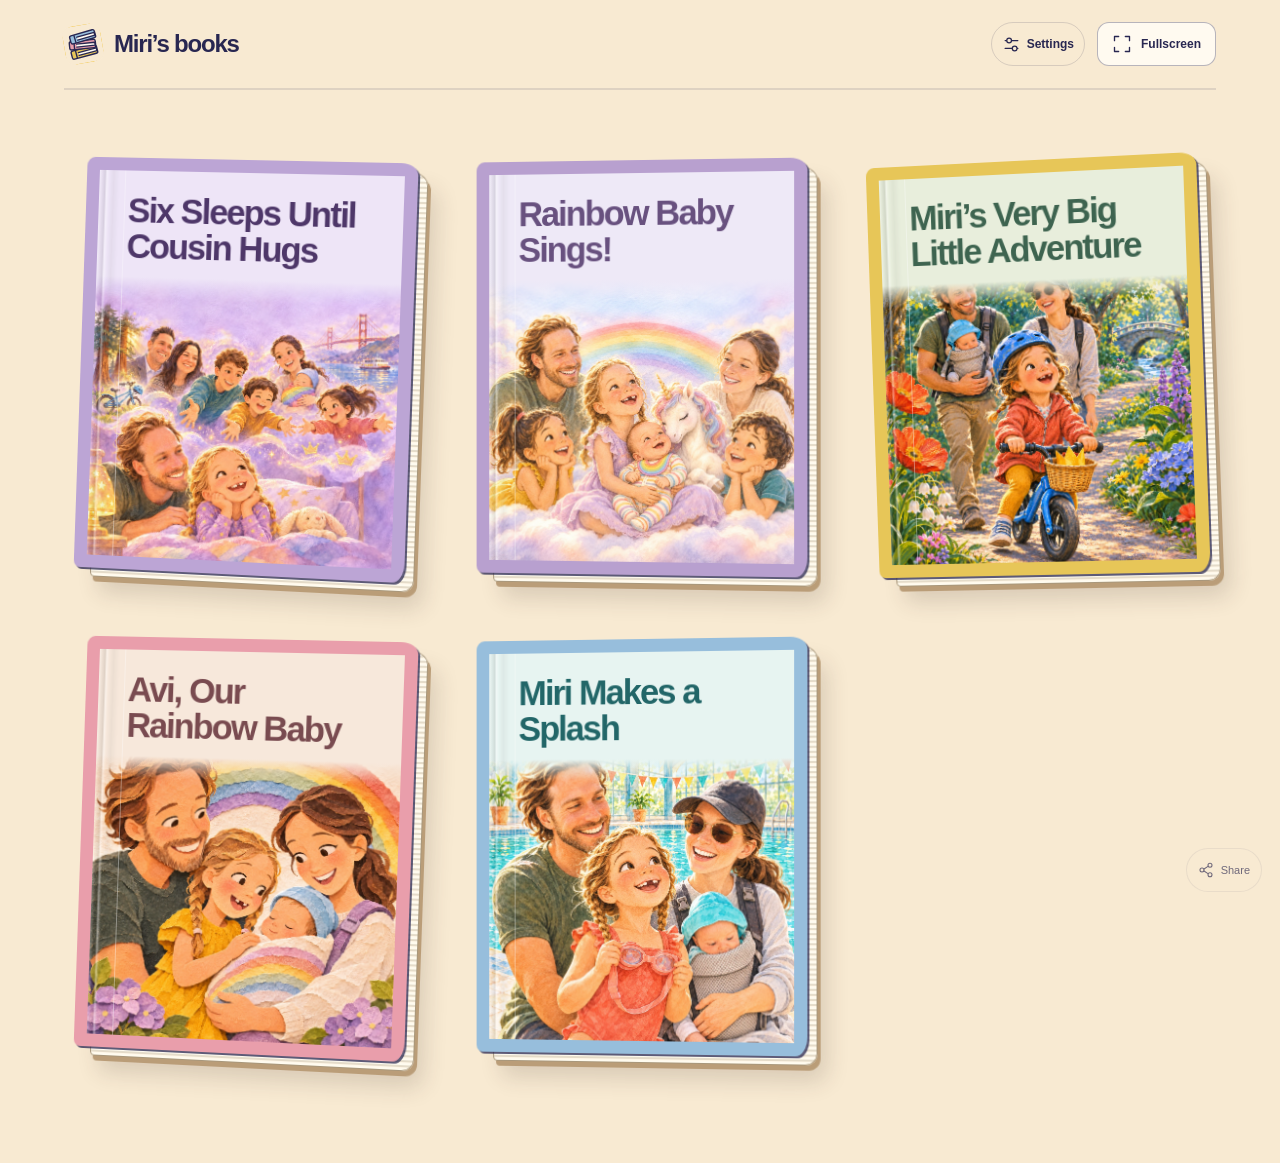
==== commit 21427495: "Publish Six Sleeps Until Cousin Hugs with dreamy watercolor illustrations" ====
--- a/index.html
+++ b/index.html
@@ -1 +1 @@
-<!doctype html><html lang="en"><head><meta charset="utf-8"><meta name="viewport" content="width=device-width,initial-scale=1,viewport-fit=cover"><meta name="theme-color" content="#f8ead2"><meta name="description" content="Miri’s little bookshelf. Illustrated stories to read together."><title>Miri’s books · Paper Parade</title><link rel="icon" href="shared/favicon.svg?v=stack1"><link rel="stylesheet" href="shared/library.css?v=footer10"><link rel="apple-touch-icon" href="shared/apple-touch-icon.png?v=stack1"><link rel="icon" type="image/png" sizes="192x192" href="shared/icon-192.png?v=stack1"></head><body><a class="skip-link" href="#shelf">Skip to books</a><div id="app"></div><noscript>Please enable JavaScript to read the books.</noscript><script src="shared/books.js?v=ordered2"></script><script src="shared/shelf-order.js?v=share6"></script><script src="shared/library.js?v=footer10"></script></body></html>
+<!doctype html><html lang="en"><head><meta charset="utf-8"><meta name="viewport" content="width=device-width,initial-scale=1,viewport-fit=cover"><meta name="theme-color" content="#f8ead2"><meta name="description" content="Miri’s little bookshelf. Illustrated stories to read together."><title>Miri’s books · Paper Parade</title><link rel="icon" href="shared/favicon.svg?v=stack1"><link rel="stylesheet" href="shared/library.css?v=settings11"><link rel="apple-touch-icon" href="shared/apple-touch-icon.png?v=stack1"><link rel="icon" type="image/png" sizes="192x192" href="shared/icon-192.png?v=stack1"></head><body><a class="skip-link" href="#shelf">Skip to books</a><div id="app"></div><noscript>Please enable JavaScript to read the books.</noscript><script src="shared/books.js?v=six-sleeps1"></script><script src="shared/shelf-order.js?v=settings11"></script><script src="shared/library.js?v=six-sleeps1"></script></body></html>
--- a/shared/library.css
+++ b/shared/library.css
@@ -204,3 +204,22 @@
  html:not(.site-fullscreen) .reader-controls{padding-right:0}
  .reader-controls{flex:1;min-width:0}
 }
+
+/* Direct, illustrated settings choices; no native select popovers. */
+.shelf-settings{width:min(420px,calc(100vw - 24px));padding:0 22px 16px;border:1px solid #28275130;border-radius:22px;box-shadow:0 18px 65px #28275130}
+.shelf-settings::backdrop{background:#28275155;backdrop-filter:blur(3px)}
+.shelf-settings .settings-heading{padding:16px 0 13px;border-bottom:1px solid #28275112;margin:0}.settings-heading h2{font-size:23px}.settings-close{font-size:26px;border-color:#28275120}
+.shelf-settings .settings-section{padding-top:20px}.shelf-settings .settings-section+.settings-section{margin-top:18px;border-top:1px solid #28275112}
+.settings-choices{min-width:0;margin:0;padding:0;border:0}.settings-choices+.settings-choices{margin-top:23px}.settings-choices legend{padding:0;margin-bottom:11px;font-size:13px;font-weight:750;letter-spacing:-.015em}
+.choice-grid{display:grid;grid-template-columns:repeat(2,minmax(0,1fr));gap:8px}
+.shelf-settings .setting-option{display:block;position:relative;min-width:0;margin:0;cursor:pointer;font-size:12px;font-weight:600}
+.setting-option input{position:absolute;opacity:0;width:1px;height:1px;margin:0}
+.choice-body{display:flex;align-items:center;gap:9px;min-height:50px;padding:10px 12px;border:1px solid #28275120;border-radius:11px;background:#fffdf8;transition:background .15s,border-color .15s;color:#655f75}
+.choice-body>svg{width:21px;height:21px;flex-shrink:0}.choice-body>span:not(.choice-check){line-height:1.25}.choice-check{display:none;font-size:11px;margin-left:auto;color:#66517e}
+.setting-option input:checked+.choice-body{background:#eee8f5;border-color:#9480ac;color:#282751;box-shadow:inset 0 0 0 .5px #9480ac}.setting-option input:checked+.choice-body .choice-check{display:block}
+.setting-option input:focus-visible+.choice-body{outline:2px solid #70697b;outline-offset:3px}.setting-option:hover .choice-body{border-color:#9480ac}
+.view-choices .choice-body{min-height:92px;flex-direction:column;justify-content:center;gap:9px;position:relative;padding:14px 10px}.view-choices .choice-body>svg{width:34px;height:34px}.view-choices .choice-check{position:absolute;top:9px;right:10px}
+.shelf-settings .settings-under-options{display:flex;align-items:center;justify-content:space-between;gap:10px;margin-top:8px}.shelf-settings .settings-help{font-size:10px;line-height:1.55;margin:0;color:#82788e}
+.shelf-settings .reset-shelf-order,.shelf-settings .reset-reading-settings{flex-shrink:0;min-height:44px;margin:0;padding:8px 3px;border:0;background:none;font-size:10px;color:#70617f;text-decoration:underline;text-underline-offset:3px}
+.shelf-settings .settings-local{margin:14px 0 0;padding:12px 0 0;border-color:#28275112;text-align:center;font-size:10px;color:#8a8092}
+@media(max-width:360px){.shelf-settings{padding-left:16px;padding-right:16px}.choice-body{padding:10px 9px;gap:7px;font-size:11px}}
